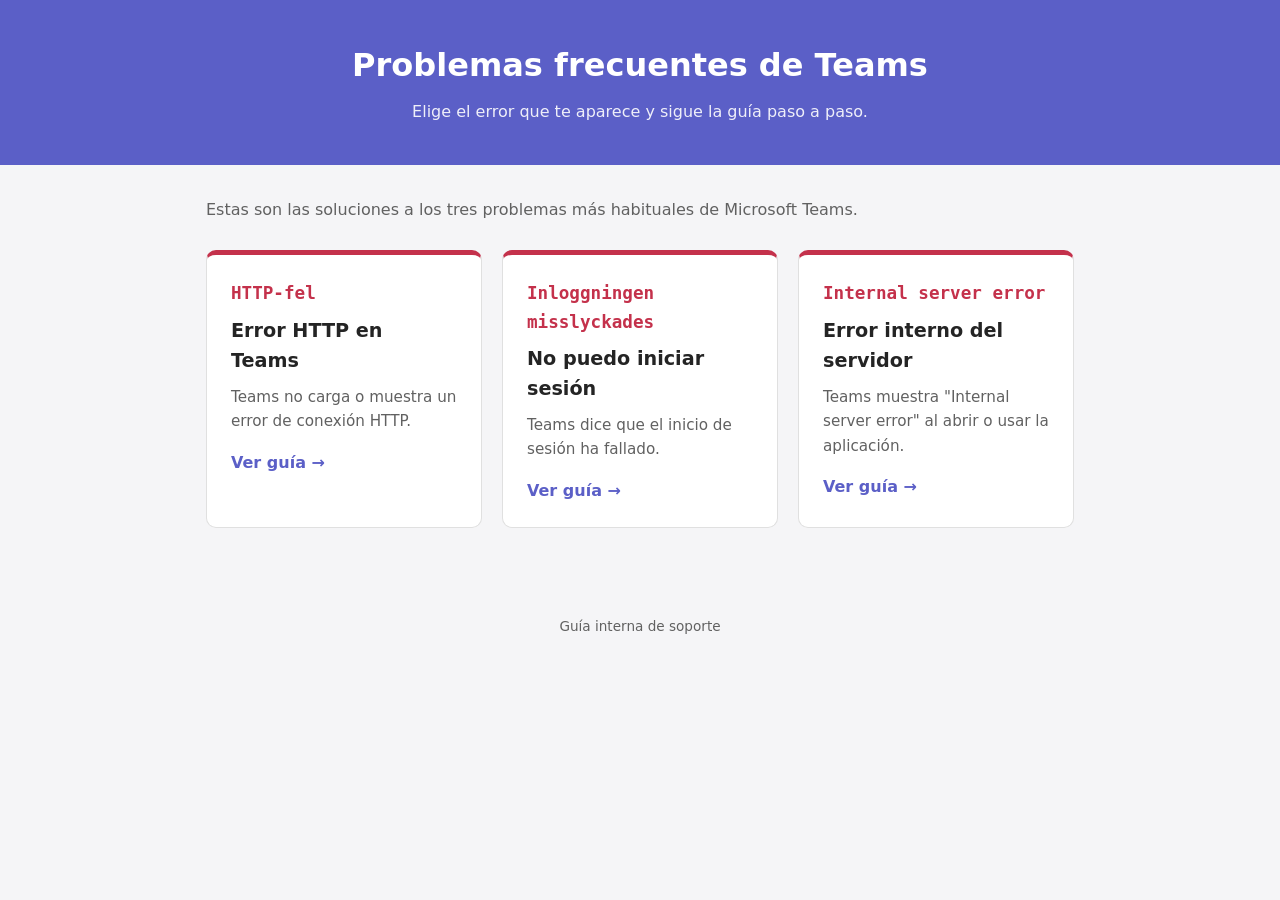
==== index.html @ e4736ed7 "Add files via upload" ====
<!DOCTYPE html>
<html lang="es">
<head>
  <meta charset="UTF-8">
  <meta name="viewport" content="width=device-width, initial-scale=1.0">
  <title>Ayuda Teams</title>
  <link rel="stylesheet" href="style.css">
</head>
<body>

  <header>
    <h1>Problemas frecuentes de Teams</h1>
    <p>Elige el error que te aparece y sigue la guía paso a paso.</p>
  </header>

  <main>
    <p class="intro">
      <!-- Cambia este texto si quieres -->
      Estas son las soluciones a los tres problemas más habituales de Microsoft Teams.
    </p>

    <div class="tarjetas">

      <a class="tarjeta" href="http-fel.html">
        <span class="error">HTTP-fel</span>
        <h2>Error HTTP en Teams</h2>
        <p>Teams no carga o muestra un error de conexión HTTP.</p>
        <span class="ir">Ver guía →</span>
      </a>

      <a class="tarjeta" href="inloggning.html">
        <span class="error">Inloggningen misslyckades</span>
        <h2>No puedo iniciar sesión</h2>
        <p>Teams dice que el inicio de sesión ha fallado.</p>
        <span class="ir">Ver guía →</span>
      </a>

      <a class="tarjeta" href="internal-server-error.html">
        <span class="error">Internal server error</span>
        <h2>Error interno del servidor</h2>
        <p>Teams muestra "Internal server error" al abrir o usar la aplicación.</p>
        <span class="ir">Ver guía →</span>
      </a>

    </div>
  </main>

  <footer>Guía interna de soporte</footer>

</body>
</html>
---- style.css ----
:root {
  --morado: #5b5fc7;
  --morado-oscuro: #444791;
  --fondo: #f5f5f7;
  --tarjeta: #ffffff;
  --texto: #242424;
  --texto-suave: #616161;
  --borde: #e0e0e0;
  --rojo: #c4314b;
}

* { box-sizing: border-box; margin: 0; padding: 0; }

body {
  font-family: "Segoe UI", system-ui, -apple-system, sans-serif;
  background: var(--fondo);
  color: var(--texto);
  line-height: 1.6;
}

/* ---------- Cabecera ---------- */
header {
  background: var(--morado);
  color: #fff;
  padding: 40px 16px;
  text-align: center;
}
header h1 { font-size: 2rem; margin-bottom: 8px; }
header p { opacity: 0.9; }

.volver {
  display: inline-block;
  color: #fff;
  text-decoration: none;
  margin-bottom: 16px;
  font-weight: 600;
}
.volver:hover { text-decoration: underline; }

main {
  max-width: 900px;
  margin: 0 auto;
  padding: 32px 16px 64px;
}

/* ---------- Página de inicio: tarjetas ---------- */
.tarjetas {
  display: grid;
  grid-template-columns: repeat(auto-fit, minmax(240px, 1fr));
  gap: 20px;
}
.tarjeta {
  background: var(--tarjeta);
  border: 1px solid var(--borde);
  border-top: 5px solid var(--rojo);
  border-radius: 10px;
  padding: 24px;
  text-decoration: none;
  color: var(--texto);
  transition: transform 0.15s, box-shadow 0.15s;
}
.tarjeta:hover {
  transform: translateY(-3px);
  box-shadow: 0 6px 18px rgba(0, 0, 0, 0.1);
}
.tarjeta .error {
  font-family: Consolas, monospace;
  color: var(--rojo);
  font-weight: 700;
  font-size: 1.1rem;
}
.tarjeta h2 { font-size: 1.2rem; margin: 8px 0; }
.tarjeta p { color: var(--texto-suave); font-size: 0.95rem; }
.tarjeta .ir { display: block; margin-top: 16px; color: var(--morado); font-weight: 600; }

.intro { margin-bottom: 28px; color: var(--texto-suave); }

/* ---------- Páginas de guía ---------- */
.aviso {
  background: #fdf3f4;
  border-left: 5px solid var(--rojo);
  border-radius: 6px;
  padding: 16px 20px;
  margin-bottom: 32px;
}
.aviso code { font-family: Consolas, monospace; font-weight: 700; color: var(--rojo); }

.paso {
  background: var(--tarjeta);
  border: 1px solid var(--borde);
  border-radius: 10px;
  padding: 24px;
  margin-bottom: 20px;
}
.paso h2 {
  display: flex;
  align-items: center;
  gap: 12px;
  font-size: 1.2rem;
  margin-bottom: 12px;
}
.numero {
  background: var(--morado);
  color: #fff;
  width: 34px;
  height: 34px;
  border-radius: 50%;
  display: inline-flex;
  align-items: center;
  justify-content: center;
  flex-shrink: 0;
}
.paso p { margin-bottom: 12px; }

.paso img {
  max-width: 100%;
  border: 1px solid var(--borde);
  border-radius: 8px;
  margin-top: 8px;
}

/* Hueco gris para la foto: bórralo cuando pongas tu <img> */
.foto-pendiente {
  border: 2px dashed #b0b0b0;
  border-radius: 8px;
  padding: 40px 16px;
  text-align: center;
  color: #8a8a8a;
  margin-top: 8px;
}

.ayuda {
  background: #eef0fb;
  border-radius: 10px;
  padding: 20px 24px;
  margin-top: 32px;
}
.ayuda h2 { font-size: 1.1rem; margin-bottom: 8px; color: var(--morado-oscuro); }

footer {
  text-align: center;
  color: var(--texto-suave);
  font-size: 0.85rem;
  padding: 24px 16px;
}

@media (max-width: 600px) {
  header h1 { font-size: 1.5rem; }
  .paso { padding: 18px; }
}
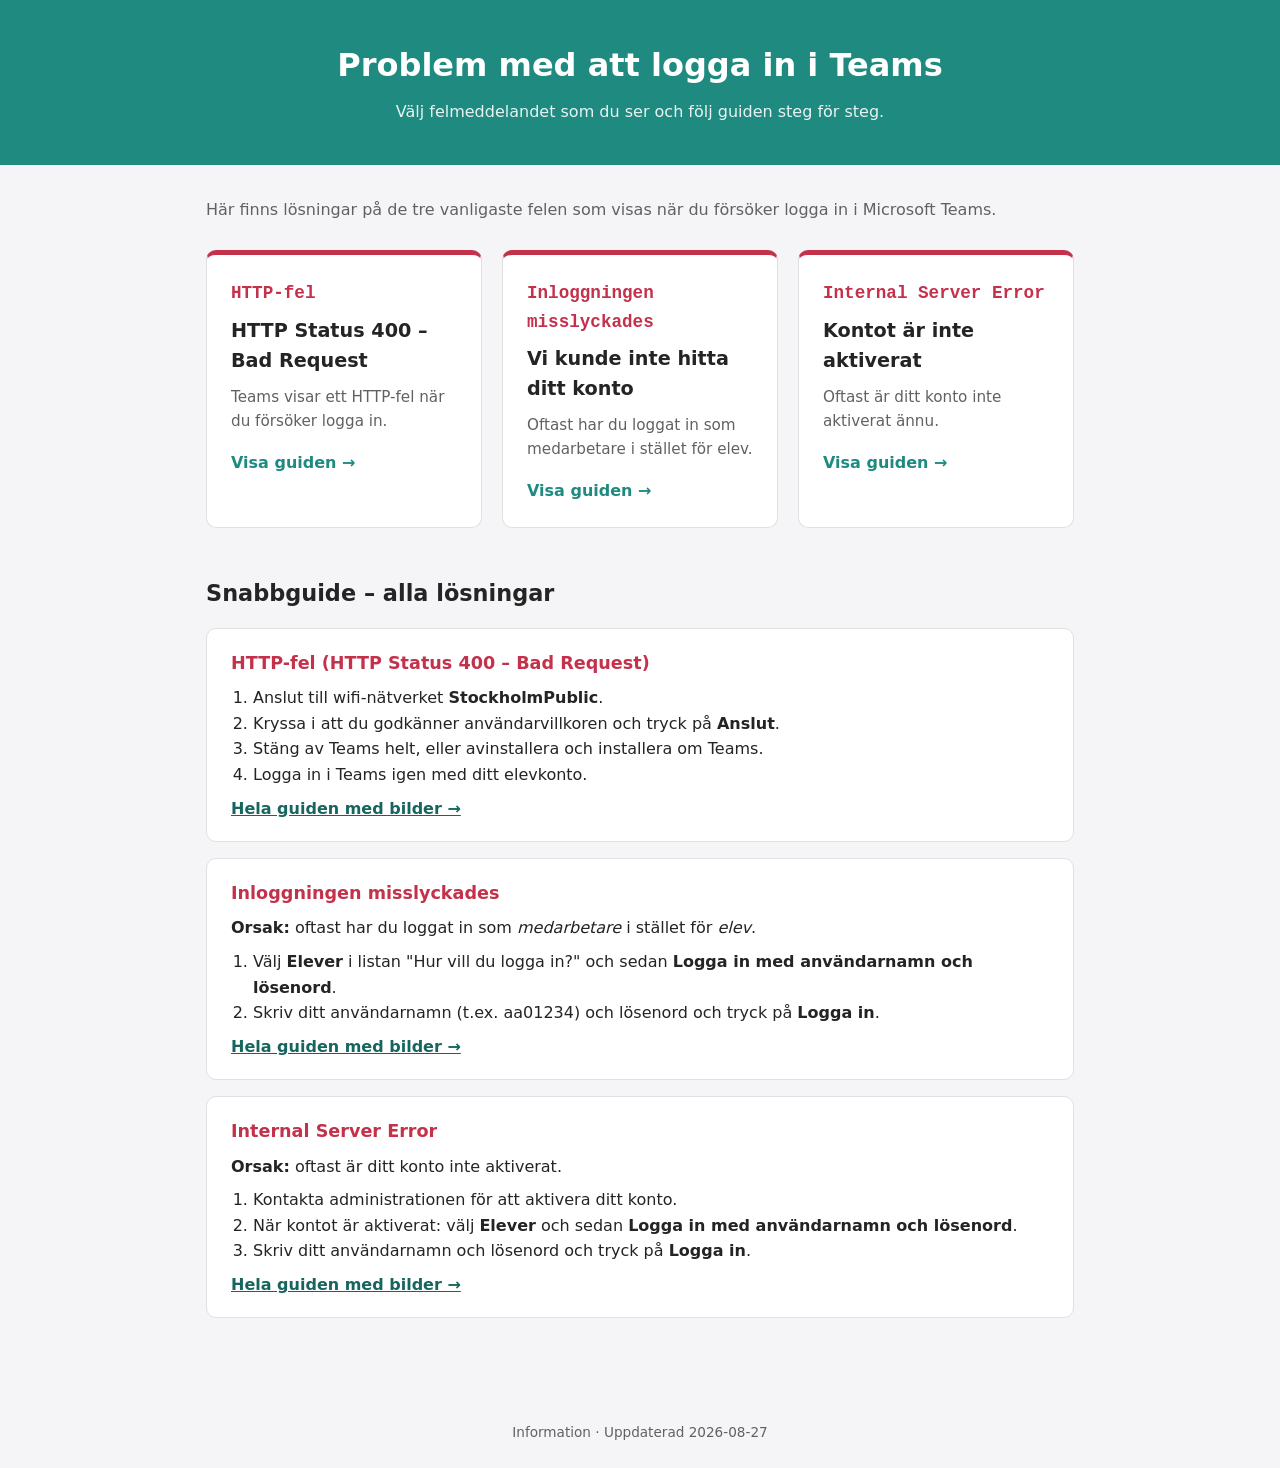
==== commit 91a6ee5d: "Add files via upload" ====
--- a/index.html
+++ b/index.html
@@ -1,51 +1,111 @@
 <!DOCTYPE html>
-<html lang="es">
+<html lang="sv">
 <head>
   <meta charset="UTF-8">
   <meta name="viewport" content="width=device-width, initial-scale=1.0">
-  <title>Ayuda Teams</title>
+  <title>Hjälp med inloggning i Teams – vanliga fel och lösningar</title>
+  <meta name="description" content="Guider för elever som inte kan logga in i Microsoft Teams. Lösningar på HTTP-fel (HTTP Status 400 Bad Request), Inloggningen misslyckades och Internal Server Error.">
   <link rel="stylesheet" href="style.css">
+  <script type="application/ld+json">
+  {
+    "@context": "https://schema.org",
+    "@type": "FAQPage",
+    "mainEntity": [
+      {
+        "@type": "Question",
+        "name": "Jag får HTTP-fel (HTTP Status 400 – Bad Request) när jag loggar in i Teams. Vad gör jag?",
+        "acceptedAnswer": { "@type": "Answer", "text": "1. Anslut till wifi-nätverket StockholmPublic. 2. Kryssa i att du godkänner användarvillkoren och tryck på Anslut. 3. Stäng av Teams helt eller avinstallera och installera om Teams. 4. Logga in i Teams igen med ditt elevkonto (till exempel exempel@elevmail.stockholm.se)." }
+      },
+      {
+        "@type": "Question",
+        "name": "Det står Inloggningen misslyckades när jag loggar in i Teams. Vad gör jag?",
+        "acceptedAnswer": { "@type": "Answer", "text": "Felet beror oftast på att du har loggat in som medarbetare i stället för elev. 1. På sidan Hur vill du logga in? väljer du Elever i listan och sedan Logga in med användarnamn och lösenord. 2. Skriv ditt användarnamn (till exempel aa01234) och ditt lösenord och tryck på Logga in." }
+      },
+      {
+        "@type": "Question",
+        "name": "Det står Internal Server Error när jag loggar in i Teams. Vad gör jag?",
+        "acceptedAnswer": { "@type": "Answer", "text": "Felet beror oftast på att ditt konto inte är aktiverat. Kontakta administrationen för att aktivera ditt konto. När kontot är aktiverat: 1. Välj Elever och sedan Logga in med användarnamn och lösenord. 2. Skriv ditt användarnamn och lösenord och tryck på Logga in." }
+      }
+    ]
+  }
+  </script>
 </head>
 <body>
 
   <header>
-    <h1>Problemas frecuentes de Teams</h1>
-    <p>Elige el error que te aparece y sigue la guía paso a paso.</p>
+    <h1>Problem med att logga in i Teams</h1>
+    <p>Välj felmeddelandet som du ser och följ guiden steg för steg.</p>
   </header>
 
   <main>
     <p class="intro">
-      <!-- Cambia este texto si quieres -->
-      Estas son las soluciones a los tres problemas más habituales de Microsoft Teams.
+      Här finns lösningar på de tre vanligaste felen som visas när du försöker logga in i Microsoft Teams.
     </p>
 
     <div class="tarjetas">
 
       <a class="tarjeta" href="http-fel.html">
         <span class="error">HTTP-fel</span>
-        <h2>Error HTTP en Teams</h2>
-        <p>Teams no carga o muestra un error de conexión HTTP.</p>
-        <span class="ir">Ver guía →</span>
+        <h2>HTTP Status 400 – Bad Request</h2>
+        <p>Teams visar ett HTTP-fel när du försöker logga in.</p>
+        <span class="ir">Visa guiden →</span>
       </a>
 
       <a class="tarjeta" href="inloggning.html">
         <span class="error">Inloggningen misslyckades</span>
-        <h2>No puedo iniciar sesión</h2>
-        <p>Teams dice que el inicio de sesión ha fallado.</p>
-        <span class="ir">Ver guía →</span>
+        <h2>Vi kunde inte hitta ditt konto</h2>
+        <p>Oftast har du loggat in som medarbetare i stället för elev.</p>
+        <span class="ir">Visa guiden →</span>
       </a>
 
       <a class="tarjeta" href="internal-server-error.html">
-        <span class="error">Internal server error</span>
-        <h2>Error interno del servidor</h2>
-        <p>Teams muestra "Internal server error" al abrir o usar la aplicación.</p>
-        <span class="ir">Ver guía →</span>
+        <span class="error">Internal Server Error</span>
+        <h2>Kontot är inte aktiverat</h2>
+        <p>Oftast är ditt konto inte aktiverat ännu.</p>
+        <span class="ir">Visa guiden →</span>
       </a>
 
     </div>
+
+    <!-- Snabbguide: hela lösningen i text, så att Copilot-agenten hittar svaret direkt -->
+    <section class="snabbguide">
+      <h2>Snabbguide – alla lösningar</h2>
+
+      <article>
+        <h3>HTTP-fel (HTTP Status 400 – Bad Request)</h3>
+        <ol>
+          <li>Anslut till wifi-nätverket <strong>StockholmPublic</strong>.</li>
+          <li>Kryssa i att du godkänner användarvillkoren och tryck på <strong>Anslut</strong>.</li>
+          <li>Stäng av Teams helt, eller avinstallera och installera om Teams.</li>
+          <li>Logga in i Teams igen med ditt elevkonto.</li>
+        </ol>
+        <p><a href="http-fel.html">Hela guiden med bilder →</a></p>
+      </article>
+
+      <article>
+        <h3>Inloggningen misslyckades</h3>
+        <p><strong>Orsak:</strong> oftast har du loggat in som <em>medarbetare</em> i stället för <em>elev</em>.</p>
+        <ol>
+          <li>Välj <strong>Elever</strong> i listan "Hur vill du logga in?" och sedan <strong>Logga in med användarnamn och lösenord</strong>.</li>
+          <li>Skriv ditt användarnamn (t.ex. aa01234) och lösenord och tryck på <strong>Logga in</strong>.</li>
+        </ol>
+        <p><a href="inloggning.html">Hela guiden med bilder →</a></p>
+      </article>
+
+      <article>
+        <h3>Internal Server Error</h3>
+        <p><strong>Orsak:</strong> oftast är ditt konto inte aktiverat.</p>
+        <ol>
+          <li>Kontakta administrationen för att aktivera ditt konto.</li>
+          <li>När kontot är aktiverat: välj <strong>Elever</strong> och sedan <strong>Logga in med användarnamn och lösenord</strong>.</li>
+          <li>Skriv ditt användarnamn och lösenord och tryck på <strong>Logga in</strong>.</li>
+        </ol>
+        <p><a href="internal-server-error.html">Hela guiden med bilder →</a></p>
+      </article>
+    </section>
   </main>
 
-  <footer>Guía interna de soporte</footer>
+  <footer>Information · Uppdaterad 2026-08-27</footer>
 
 </body>
 </html>
--- a/style.css
+++ b/style.css
@@ -1,6 +1,6 @@
 :root {
-  --morado: #5b5fc7;
-  --morado-oscuro: #444791;
+  --morado: #1f8a80;
+  --morado-oscuro: #16665f;
   --fondo: #f5f5f7;
   --tarjeta: #ffffff;
   --texto: #242424;
@@ -119,6 +119,42 @@
   margin-top: 8px;
 }
 
+/* Fotos */
+figure { margin: 12px 0 0; }
+figure img {
+  display: block;
+  max-width: 100%;
+  max-height: 520px;
+  border: 1px solid var(--borde);
+  border-radius: 8px;
+  background: #fff;
+}
+.aviso h2, .orsak h2, .losning h2 { font-size: 1.1rem; margin-bottom: 8px; }
+.aviso p { margin-bottom: 8px; }
+
+.orsak, .losning {
+  background: #e8f5f3;
+  border-left: 5px solid var(--morado);
+  border-radius: 6px;
+  padding: 16px 20px;
+  margin-bottom: 28px;
+}
+
+/* Snabbguide på startsidan */
+.snabbguide { margin-top: 48px; }
+.snabbguide > h2 { font-size: 1.4rem; margin-bottom: 16px; }
+.snabbguide article {
+  background: var(--tarjeta);
+  border: 1px solid var(--borde);
+  border-radius: 10px;
+  padding: 20px 24px;
+  margin-bottom: 16px;
+}
+.snabbguide h3 { color: var(--rojo); font-size: 1.1rem; margin-bottom: 8px; }
+.snabbguide ol { margin: 8px 0 8px 22px; }
+.snabbguide a, .otras a, footer a { color: var(--morado-oscuro); font-weight: 600; }
+.otras { margin-top: 24px; text-align: center; }
+
 /* Hueco gris para la foto: bórralo cuando pongas tu <img> */
 .foto-pendiente {
   border: 2px dashed #b0b0b0;
